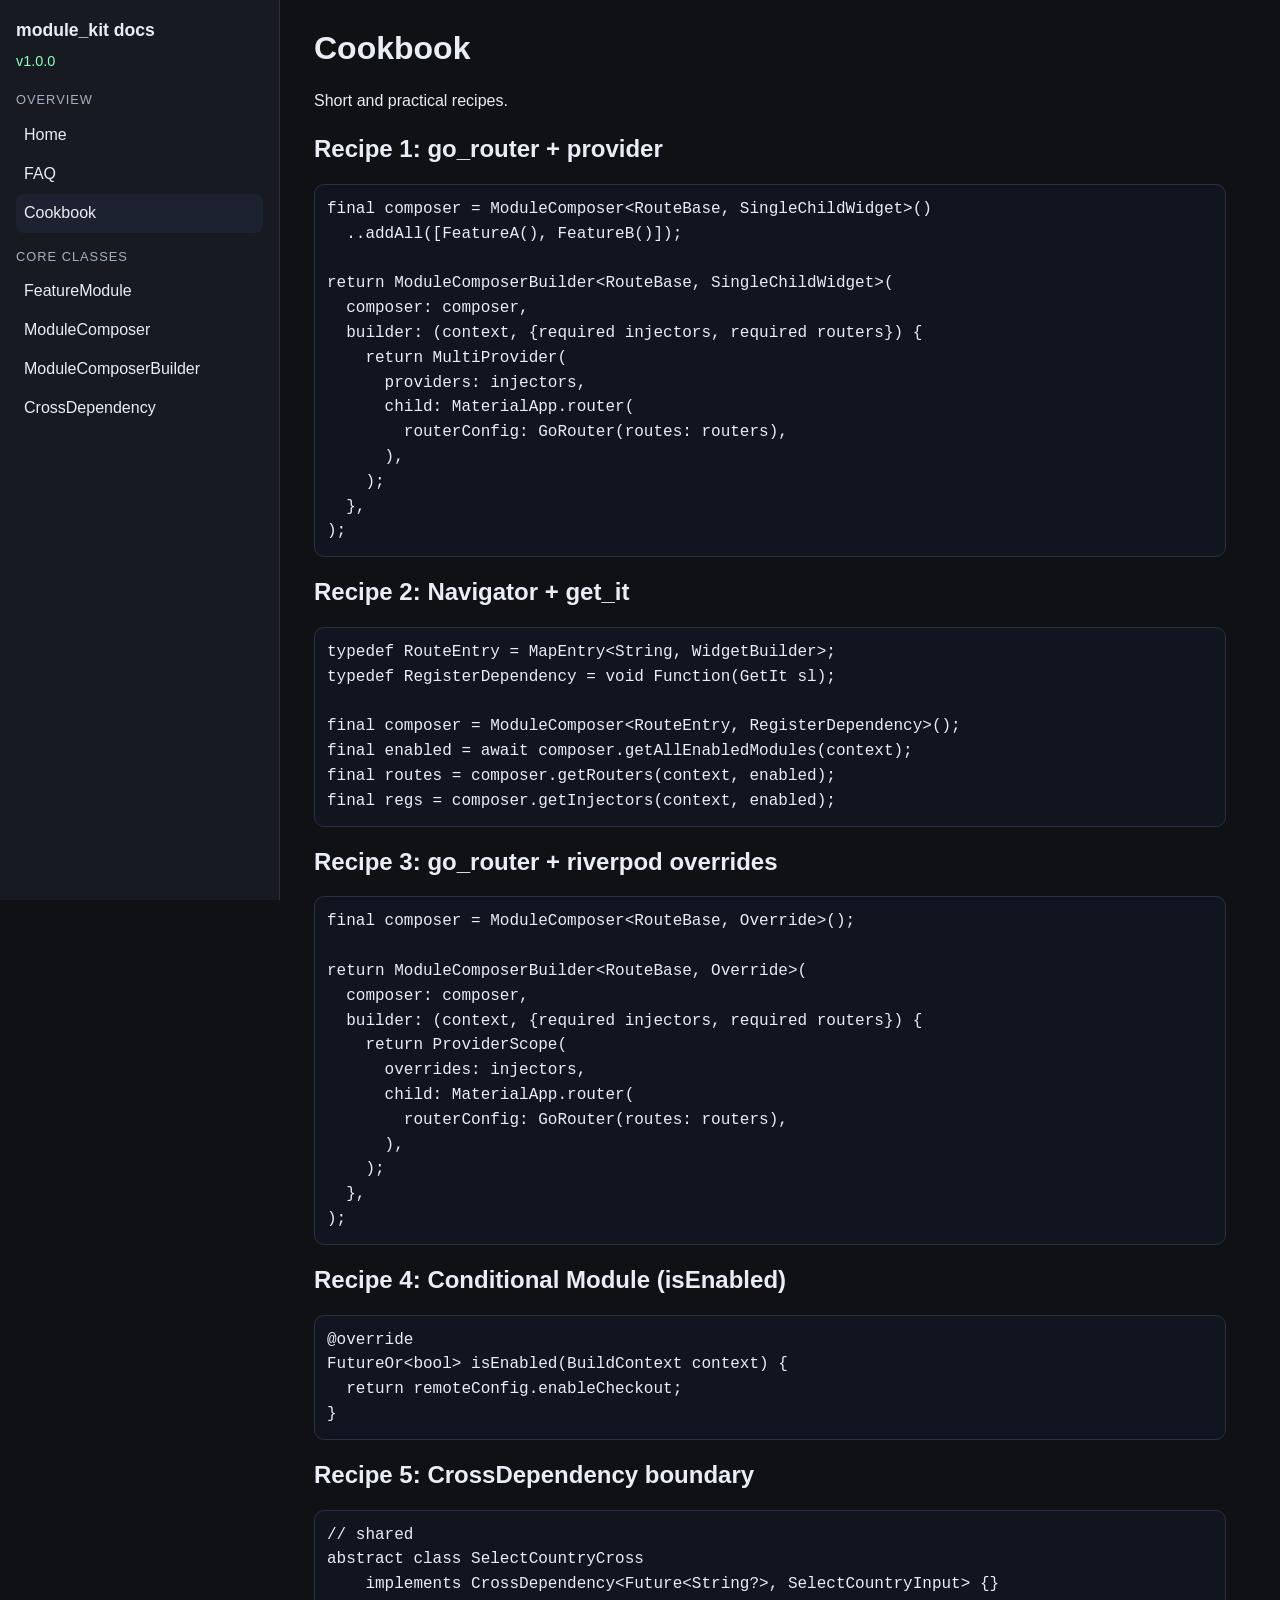
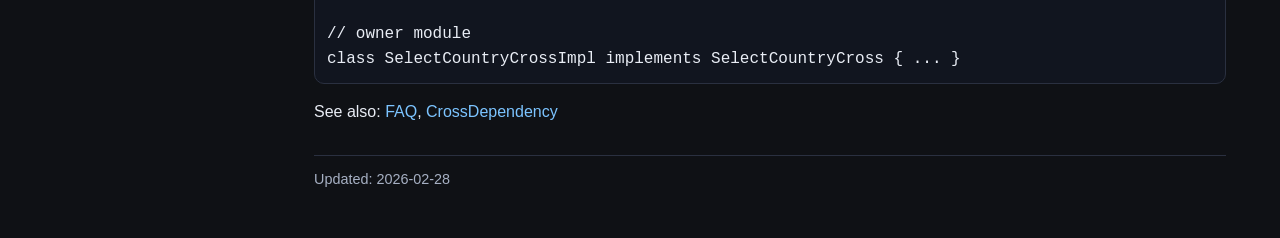
==== docs/html/cookbook.html @ 9caac84c "Expand CHANGELOG.md for the initial public release of `module_kit`, detailing added features, change" ====
<!doctype html>
<html lang="en">
  <head>
    <meta charset="UTF-8" />
    <meta name="viewport" content="width=device-width, initial-scale=1.0" />
    <title>Cookbook - module_kit docs</title>
    <link rel="stylesheet" href="./styles.css" />
  </head>
  <body>
    <div class="layout">
      <aside class="sidebar">
        <h1>module_kit docs</h1>
        <div class="version">v1.0.0</div>

        <div class="nav-group">
          <div class="nav-title">Overview</div>
          <a href="./index.html">Home</a>
          <a href="./faq.html">FAQ</a>
          <a class="active" href="./cookbook.html">Cookbook</a>
        </div>
        <div class="nav-group">
          <div class="nav-title">Core Classes</div>
          <a href="./feature_module.html">FeatureModule</a>
          <a href="./module_composer.html">ModuleComposer</a>
          <a href="./module_composer_builder.html">ModuleComposerBuilder</a>
          <a href="./cross_dependency.html">CrossDependency</a>
        </div>
      </aside>

      <main class="content">
        <h1>Cookbook</h1>
        <p>Short and practical recipes.</p>

        <h2>Recipe 1: go_router + provider</h2>
        <pre><code>final composer = ModuleComposer&lt;RouteBase, SingleChildWidget&gt;()
  ..addAll([FeatureA(), FeatureB()]);

return ModuleComposerBuilder&lt;RouteBase, SingleChildWidget&gt;(
  composer: composer,
  builder: (context, {required injectors, required routers}) {
    return MultiProvider(
      providers: injectors,
      child: MaterialApp.router(
        routerConfig: GoRouter(routes: routers),
      ),
    );
  },
);</code></pre>

        <h2>Recipe 2: Navigator + get_it</h2>
        <pre><code>typedef RouteEntry = MapEntry&lt;String, WidgetBuilder&gt;;
typedef RegisterDependency = void Function(GetIt sl);

final composer = ModuleComposer&lt;RouteEntry, RegisterDependency&gt;();
final enabled = await composer.getAllEnabledModules(context);
final routes = composer.getRouters(context, enabled);
final regs = composer.getInjectors(context, enabled);</code></pre>

        <h2>Recipe 3: go_router + riverpod overrides</h2>
        <pre><code>final composer = ModuleComposer&lt;RouteBase, Override&gt;();

return ModuleComposerBuilder&lt;RouteBase, Override&gt;(
  composer: composer,
  builder: (context, {required injectors, required routers}) {
    return ProviderScope(
      overrides: injectors,
      child: MaterialApp.router(
        routerConfig: GoRouter(routes: routers),
      ),
    );
  },
);</code></pre>

        <h2>Recipe 4: Conditional Module (isEnabled)</h2>
        <pre><code>@override
FutureOr&lt;bool&gt; isEnabled(BuildContext context) {
  return remoteConfig.enableCheckout;
}</code></pre>

        <h2>Recipe 5: CrossDependency boundary</h2>
        <pre><code>// shared
abstract class SelectCountryCross
    implements CrossDependency&lt;Future&lt;String?&gt;, SelectCountryInput&gt; {}

// owner module
class SelectCountryCrossImpl implements SelectCountryCross { ... }</code></pre>

        <p>
          See also: <a href="./faq.html">FAQ</a>,
          <a href="./cross_dependency.html">CrossDependency</a>
        </p>

        <footer>
          Updated: 2026-02-28
        </footer>
      </main>
    </div>
  </body>
</html>
---- docs/html/styles.css ----
:root {
  --bg: #0f1115;
  --panel: #171a21;
  --panel-2: #1d2230;
  --text: #e9edf5;
  --muted: #a6b0c3;
  --brand: #7cc4ff;
  --brand-2: #8affc1;
  --border: #2a3040;
  --code: #11151f;
}

* {
  box-sizing: border-box;
}

html,
body {
  margin: 0;
  padding: 0;
  background: var(--bg);
  color: var(--text);
  font-family: Inter, Segoe UI, Roboto, Helvetica, Arial, sans-serif;
  line-height: 1.55;
}

a {
  color: var(--brand);
  text-decoration: none;
}

a:hover {
  text-decoration: underline;
}

.layout {
  display: grid;
  grid-template-columns: 280px 1fr;
  min-height: 100vh;
}

.sidebar {
  border-right: 1px solid var(--border);
  background: var(--panel);
  padding: 20px 16px;
  position: sticky;
  top: 0;
  height: 100vh;
}

.sidebar h1 {
  margin: 0 0 8px;
  font-size: 1.1rem;
}

.version {
  color: var(--brand-2);
  font-size: 0.9rem;
  margin-bottom: 18px;
}

.nav-group {
  margin-bottom: 14px;
}

.nav-title {
  color: var(--muted);
  font-size: 0.8rem;
  text-transform: uppercase;
  letter-spacing: 0.08em;
  margin-bottom: 6px;
}

.nav-group a {
  display: block;
  padding: 7px 8px;
  border-radius: 8px;
  color: var(--text);
}

.nav-group a:hover,
.nav-group a.active {
  background: var(--panel-2);
}

.content {
  padding: 28px 34px 48px;
  max-width: 980px;
}

h1,
h2,
h3 {
  line-height: 1.25;
}

h1 {
  margin-top: 0;
}

.muted {
  color: var(--muted);
}

.callout {
  border: 1px solid var(--border);
  background: var(--panel);
  padding: 14px 16px;
  border-radius: 10px;
}

code,
pre {
  font-family: ui-monospace, SFMono-Regular, Menlo, Monaco, Consolas, Liberation Mono, monospace;
}

pre {
  background: var(--code);
  border: 1px solid var(--border);
  border-radius: 10px;
  padding: 12px;
  overflow-x: auto;
}

ul {
  padding-left: 18px;
}

footer {
  margin-top: 30px;
  color: var(--muted);
  font-size: 0.9rem;
  border-top: 1px solid var(--border);
  padding-top: 12px;
}
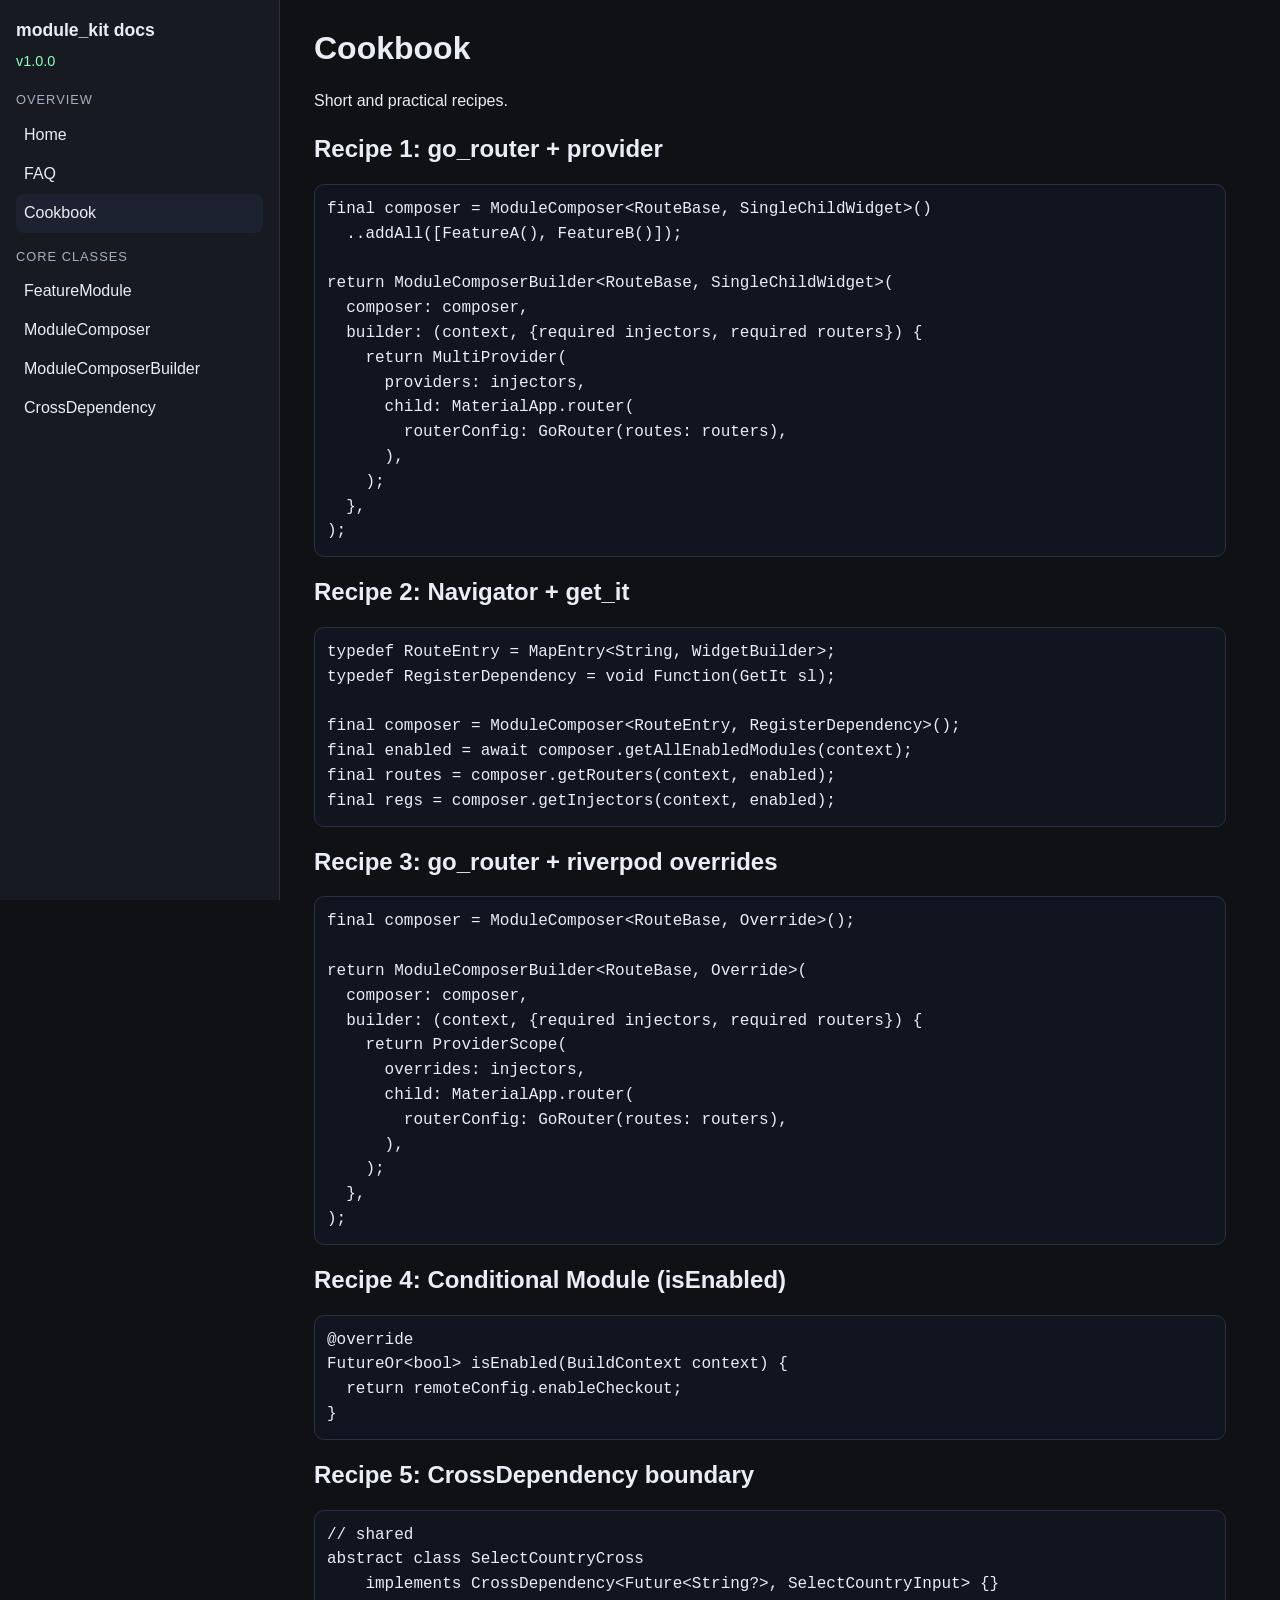
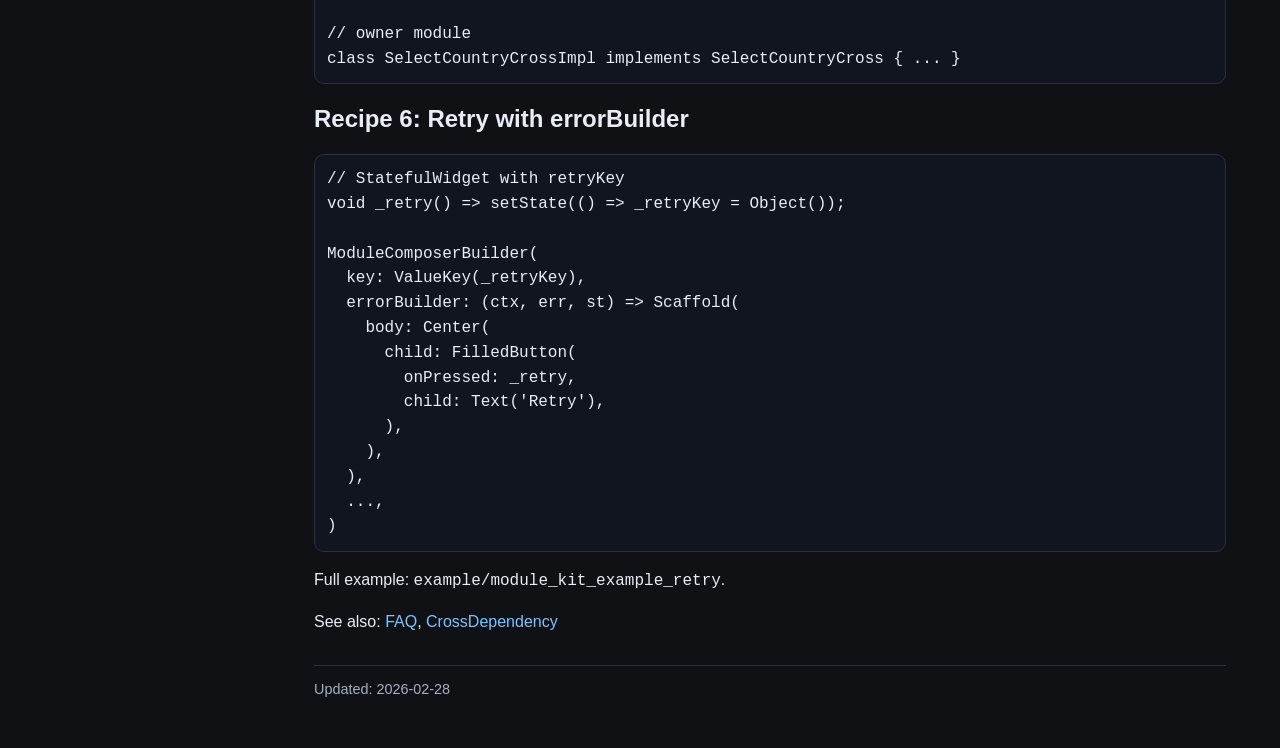
==== commit f2286dec: "Add initial web files for module_kit_example_routes_list - Created index.html with necessary meta ta" ====
--- a/docs/html/cookbook.html
+++ b/docs/html/cookbook.html
@@ -85,6 +85,24 @@
 // owner module
 class SelectCountryCrossImpl implements SelectCountryCross { ... }</code></pre>
 
+        <h2>Recipe 6: Retry with errorBuilder</h2>
+        <pre><code>// StatefulWidget with retryKey
+void _retry() => setState(() => _retryKey = Object());
+
+ModuleComposerBuilder(
+  key: ValueKey(_retryKey),
+  errorBuilder: (ctx, err, st) =&gt; Scaffold(
+    body: Center(
+      child: FilledButton(
+        onPressed: _retry,
+        child: Text('Retry'),
+      ),
+    ),
+  ),
+  ...,
+)</code></pre>
+        <p>Full example: <code>example/module_kit_example_retry</code>.</p>
+
         <p>
           See also: <a href="./faq.html">FAQ</a>,
           <a href="./cross_dependency.html">CrossDependency</a>
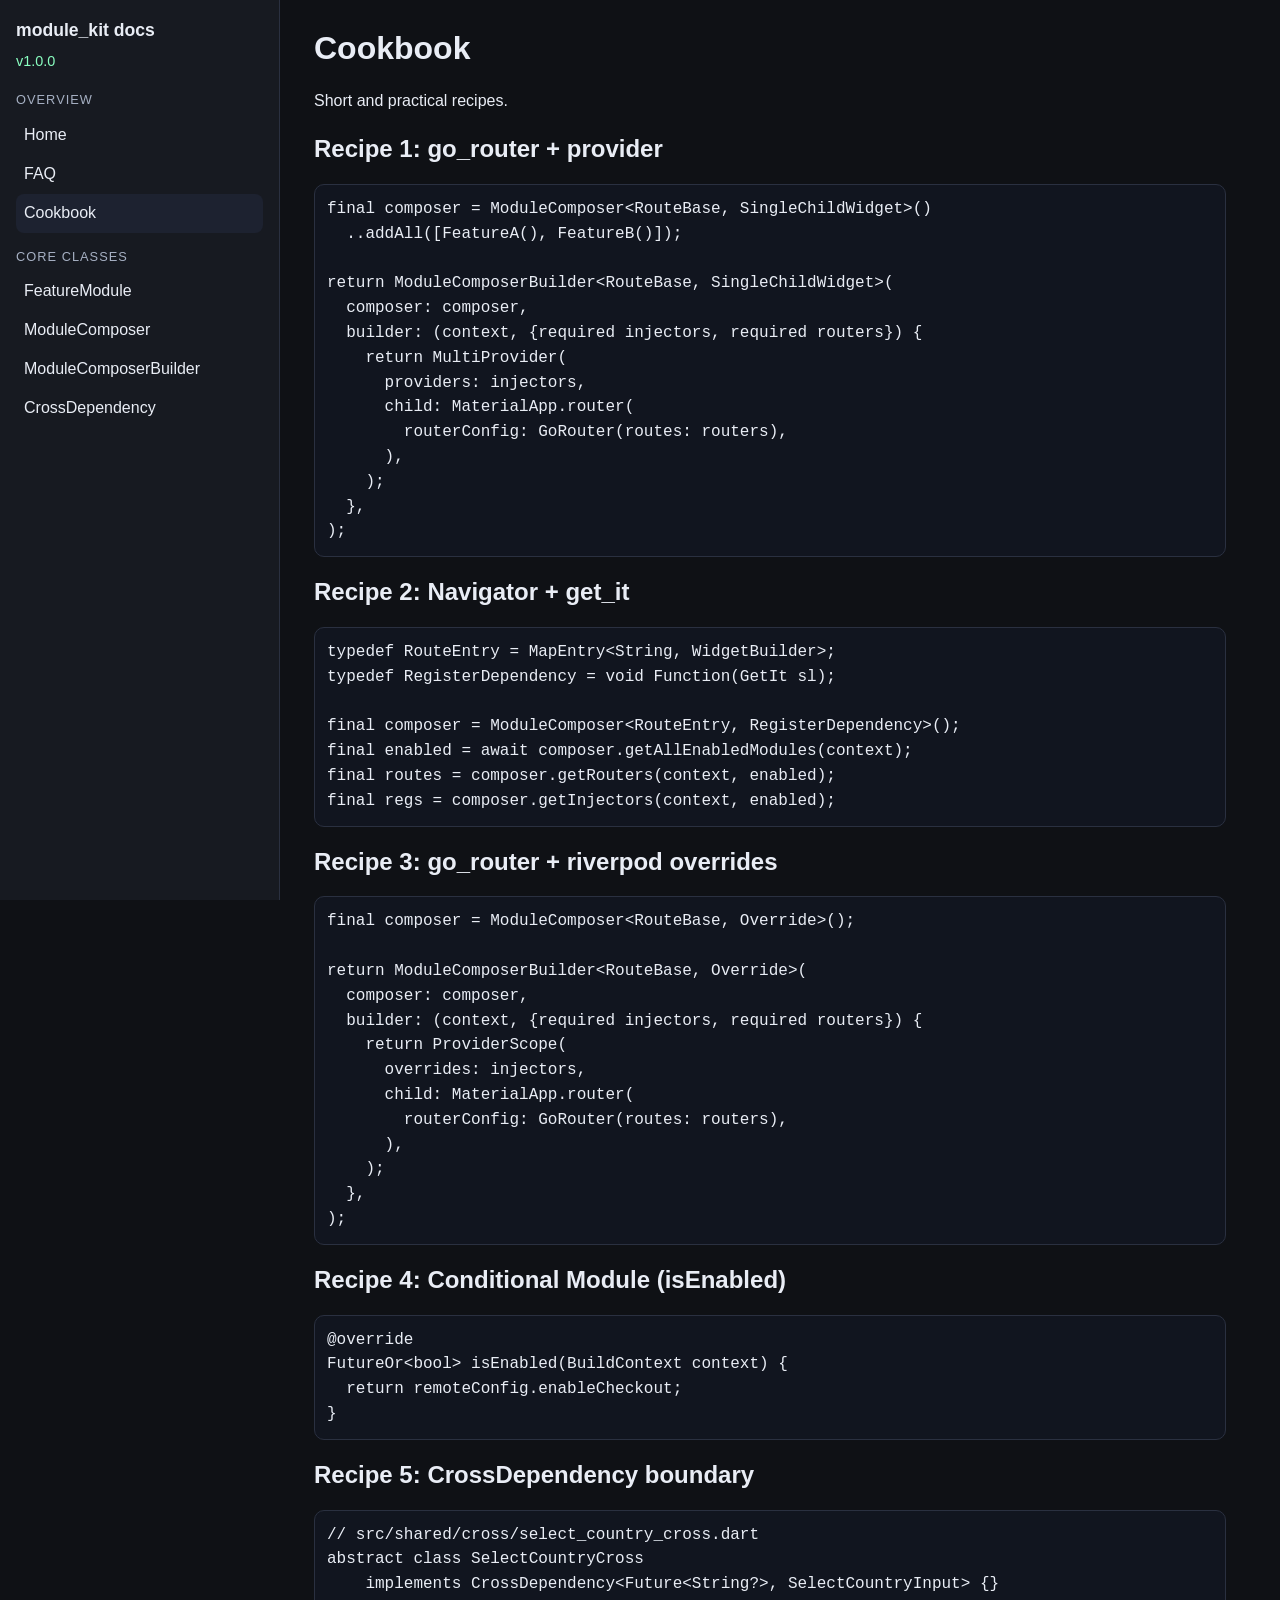
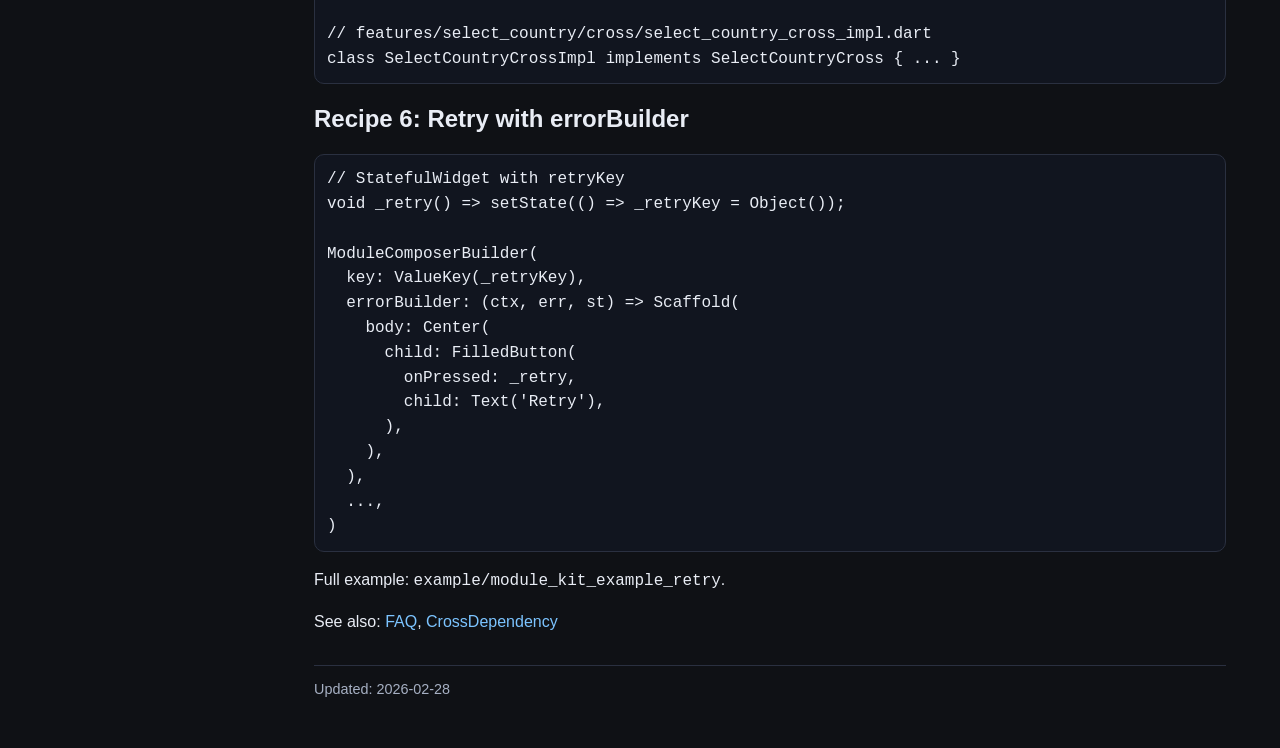
==== commit f2456774: "Update documentation in cross_dependency.dart and HTML files to clarify contract conventions and imp" ====
--- a/docs/html/cookbook.html
+++ b/docs/html/cookbook.html
@@ -78,11 +78,11 @@
 }</code></pre>
 
         <h2>Recipe 5: CrossDependency boundary</h2>
-        <pre><code>// shared
+        <pre><code>// src/shared/cross/select_country_cross.dart
 abstract class SelectCountryCross
     implements CrossDependency&lt;Future&lt;String?&gt;, SelectCountryInput&gt; {}
 
-// owner module
+// features/select_country/cross/select_country_cross_impl.dart
 class SelectCountryCrossImpl implements SelectCountryCross { ... }</code></pre>
 
         <h2>Recipe 6: Retry with errorBuilder</h2>
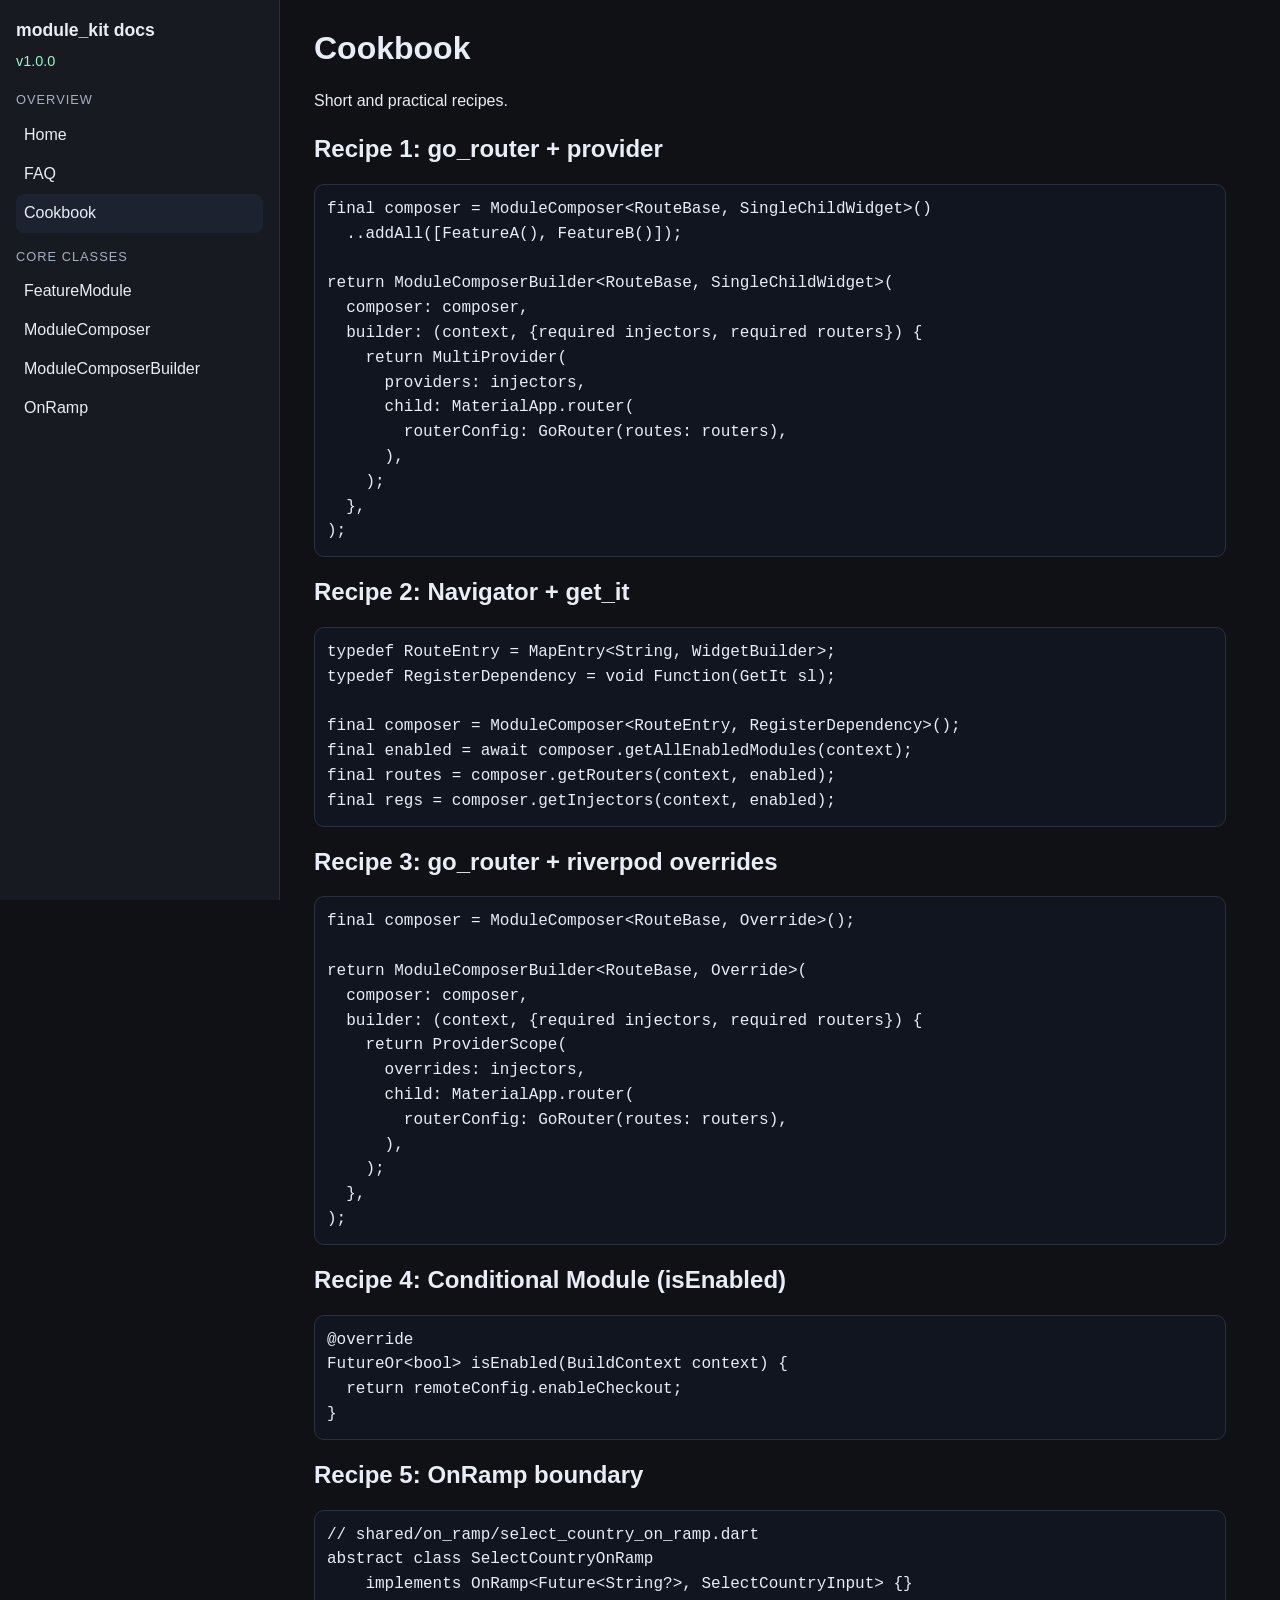
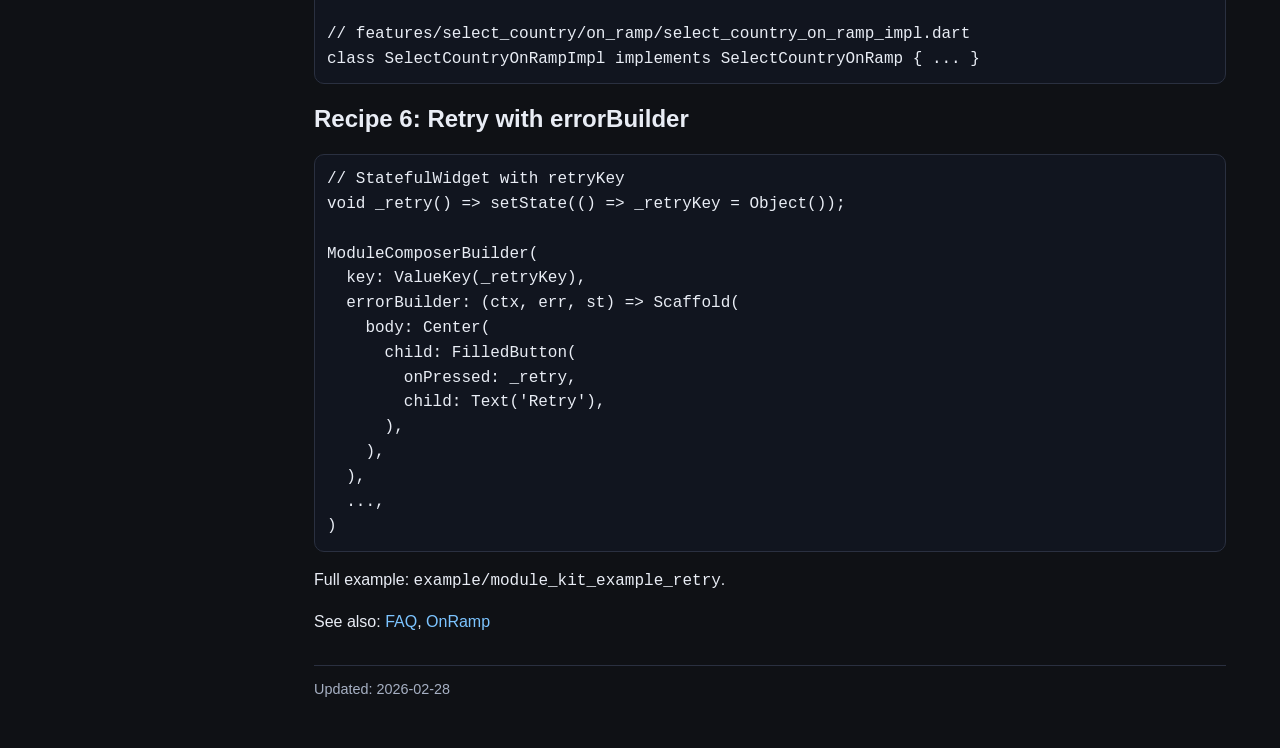
==== commit cc860164: "Rename CrossDependency to OnRamp and adopt OnRampImpl convention. Aligns the public API, examples, a" ====
--- a/docs/html/cookbook.html
+++ b/docs/html/cookbook.html
@@ -23,7 +23,7 @@
           <a href="./feature_module.html">FeatureModule</a>
           <a href="./module_composer.html">ModuleComposer</a>
           <a href="./module_composer_builder.html">ModuleComposerBuilder</a>
-          <a href="./cross_dependency.html">CrossDependency</a>
+          <a href="./on_ramp.html">OnRamp</a>
         </div>
       </aside>
 
@@ -77,13 +77,13 @@
   return remoteConfig.enableCheckout;
 }</code></pre>
 
-        <h2>Recipe 5: CrossDependency boundary</h2>
-        <pre><code>// src/shared/cross/select_country_cross.dart
-abstract class SelectCountryCross
-    implements CrossDependency&lt;Future&lt;String?&gt;, SelectCountryInput&gt; {}
+        <h2>Recipe 5: OnRamp boundary</h2>
+        <pre><code>// shared/on_ramp/select_country_on_ramp.dart
+abstract class SelectCountryOnRamp
+    implements OnRamp&lt;Future&lt;String?&gt;, SelectCountryInput&gt; {}
 
-// features/select_country/cross/select_country_cross_impl.dart
-class SelectCountryCrossImpl implements SelectCountryCross { ... }</code></pre>
+// features/select_country/on_ramp/select_country_on_ramp_impl.dart
+class SelectCountryOnRampImpl implements SelectCountryOnRamp { ... }</code></pre>
 
         <h2>Recipe 6: Retry with errorBuilder</h2>
         <pre><code>// StatefulWidget with retryKey
@@ -105,7 +105,7 @@
 
         <p>
           See also: <a href="./faq.html">FAQ</a>,
-          <a href="./cross_dependency.html">CrossDependency</a>
+          <a href="./on_ramp.html">OnRamp</a>
         </p>
 
         <footer>
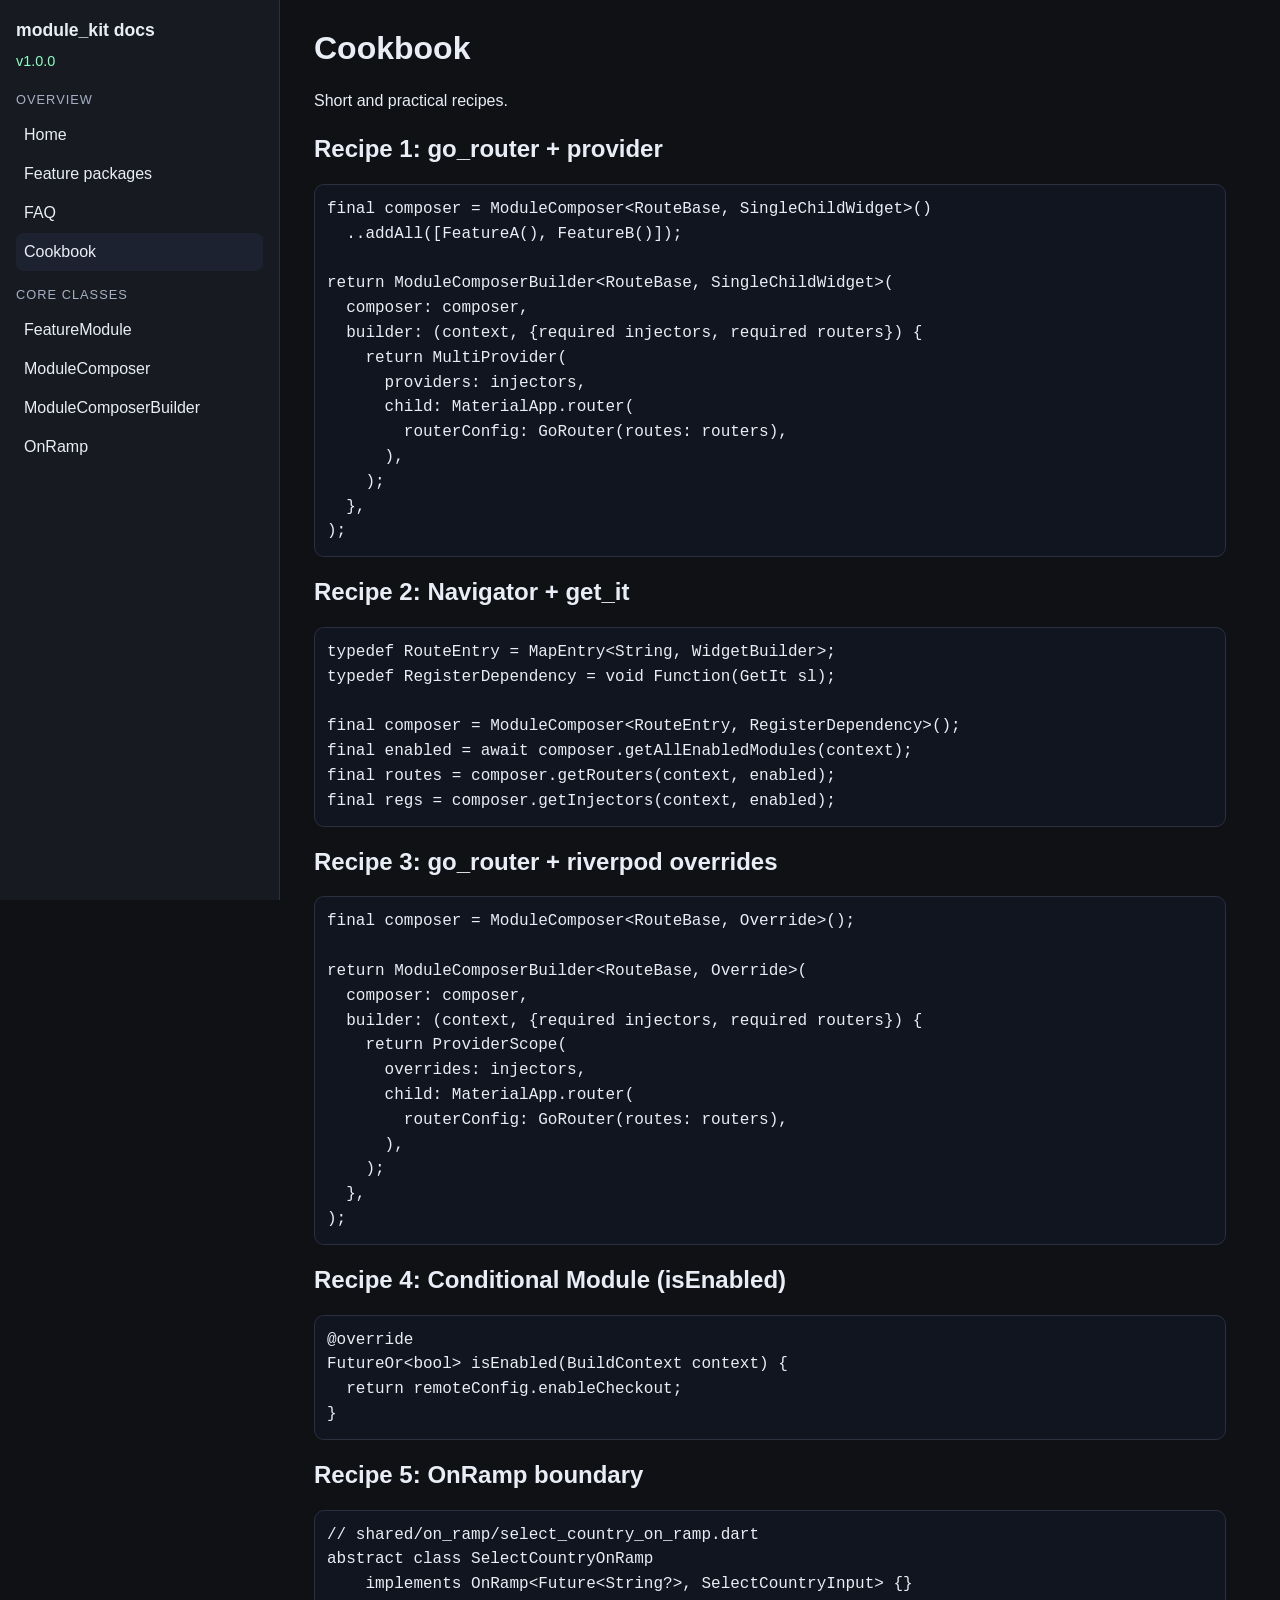
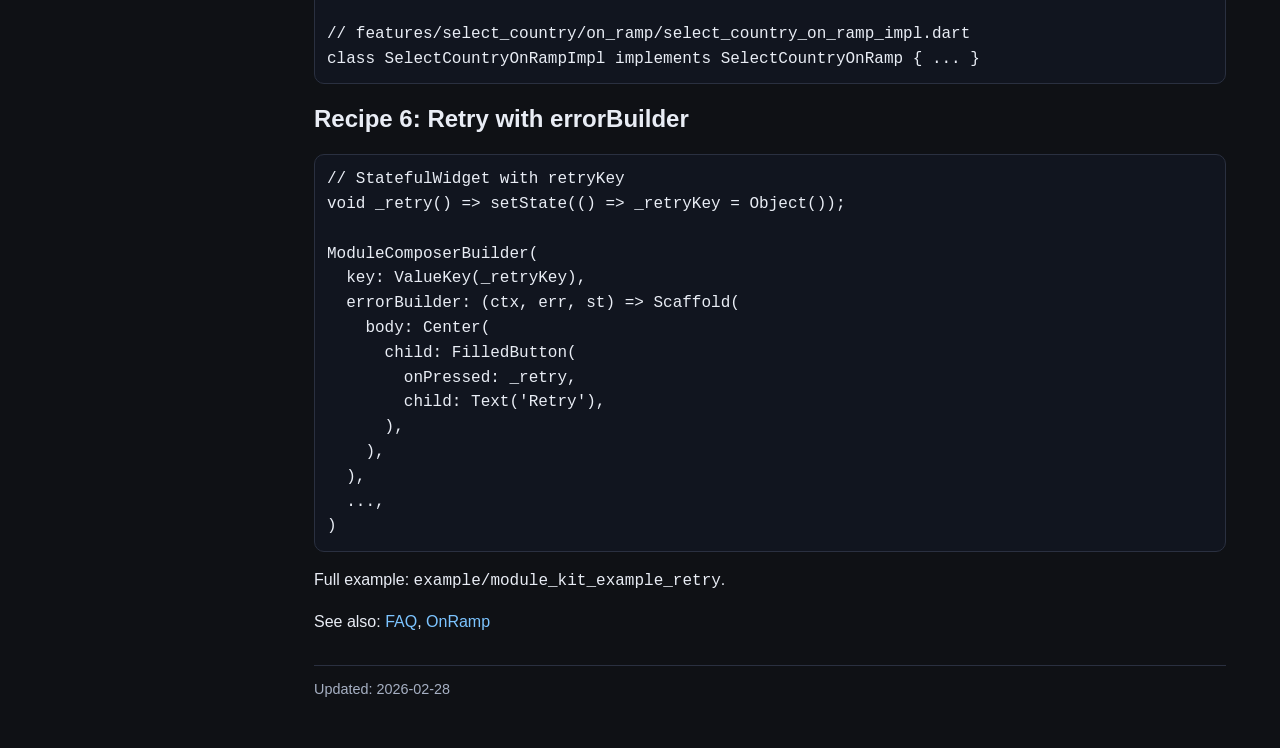
==== commit 67b857ac: "Document monorepo feature packages with diagrams. Add feature_packages.html and README Mermaid to sh" ====
--- a/docs/html/cookbook.html
+++ b/docs/html/cookbook.html
@@ -15,6 +15,7 @@
         <div class="nav-group">
           <div class="nav-title">Overview</div>
           <a href="./index.html">Home</a>
+          <a href="./feature_packages.html">Feature packages</a>
           <a href="./faq.html">FAQ</a>
           <a class="active" href="./cookbook.html">Cookbook</a>
         </div>
